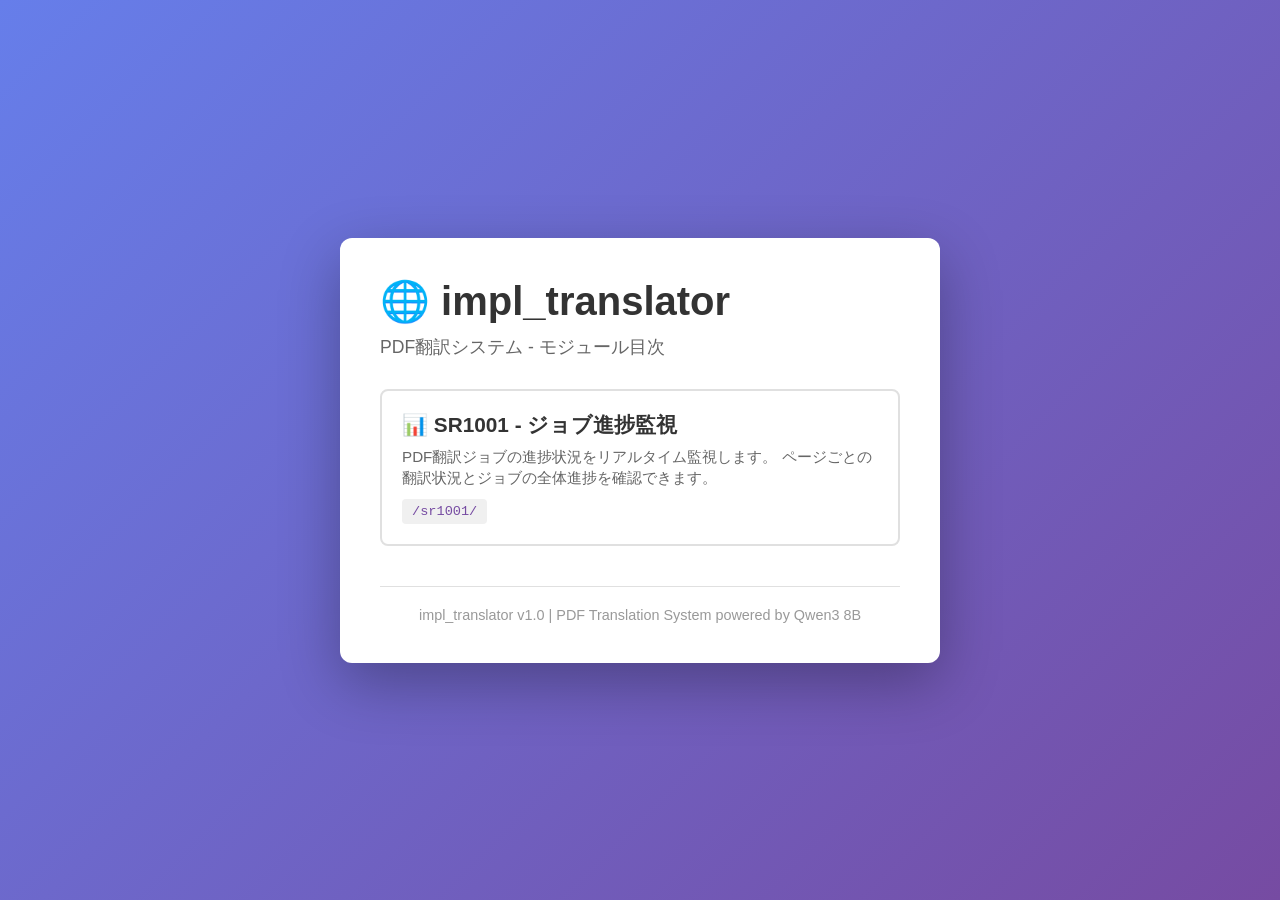
==== impl_translator/src/app/html/index.html @ 7710dd29 "first commit" ====
<!DOCTYPE html>
<html lang="ja">
<head>
    <meta charset="UTF-8">
    <meta name="viewport" content="width=device-width, initial-scale=1.0">
    <title>impl_translator - 目次</title>
    <style>
        * {
            margin: 0;
            padding: 0;
            box-sizing: border-box;
        }
        body {
            font-family: 'Segoe UI', Tahoma, Geneva, Verdana, sans-serif;
            background: linear-gradient(135deg, #667eea 0%, #764ba2 100%);
            min-height: 100vh;
            display: flex;
            align-items: center;
            justify-content: center;
            padding: 20px;
        }
        .container {
            background: white;
            border-radius: 12px;
            box-shadow: 0 20px 60px rgba(0, 0, 0, 0.3);
            max-width: 600px;
            width: 100%;
            padding: 40px;
        }
        h1 {
            color: #333;
            margin-bottom: 10px;
            font-size: 2.5em;
        }
        .subtitle {
            color: #666;
            margin-bottom: 30px;
            font-size: 1.1em;
        }
        .features {
            display: grid;
            grid-template-columns: 1fr;
            gap: 15px;
        }
        .feature-card {
            padding: 20px;
            border: 2px solid #e0e0e0;
            border-radius: 8px;
            text-decoration: none;
            color: inherit;
            transition: all 0.3s ease;
            display: block;
        }
        .feature-card:hover {
            border-color: #667eea;
            background-color: #f5f7ff;
            transform: translateY(-2px);
            box-shadow: 0 8px 20px rgba(102, 126, 234, 0.2);
        }
        .feature-title {
            font-size: 1.3em;
            font-weight: 600;
            color: #333;
            margin-bottom: 8px;
        }
        .feature-description {
            font-size: 0.95em;
            color: #666;
            margin-bottom: 10px;
        }
        .feature-code {
            font-family: 'Courier New', monospace;
            font-size: 0.85em;
            color: #764ba2;
            background: #f0f0f0;
            padding: 5px 10px;
            border-radius: 4px;
            display: inline-block;
        }
        .footer {
            margin-top: 40px;
            padding-top: 20px;
            border-top: 1px solid #e0e0e0;
            text-align: center;
            color: #999;
            font-size: 0.9em;
        }
    </style>
</head>
<body>
    <div class="container">
        <h1>🌐 impl_translator</h1>
        <p class="subtitle">PDF翻訳システム - モジュール目次</p>

        <div class="features">
            <a href="/sr1001/" class="feature-card">
                <div class="feature-title">📊 SR1001 - ジョブ進捗監視</div>
                <div class="feature-description">
                    PDF翻訳ジョブの進捗状況をリアルタイム監視します。
                    ページごとの翻訳状況とジョブの全体進捗を確認できます。
                </div>
                <div class="feature-code">/sr1001/</div>
            </a>
        </div>

        <div class="footer">
            <p>impl_translator v1.0 | PDF Translation System powered by Qwen3 8B</p>
        </div>
    </div>
</body>
</html>
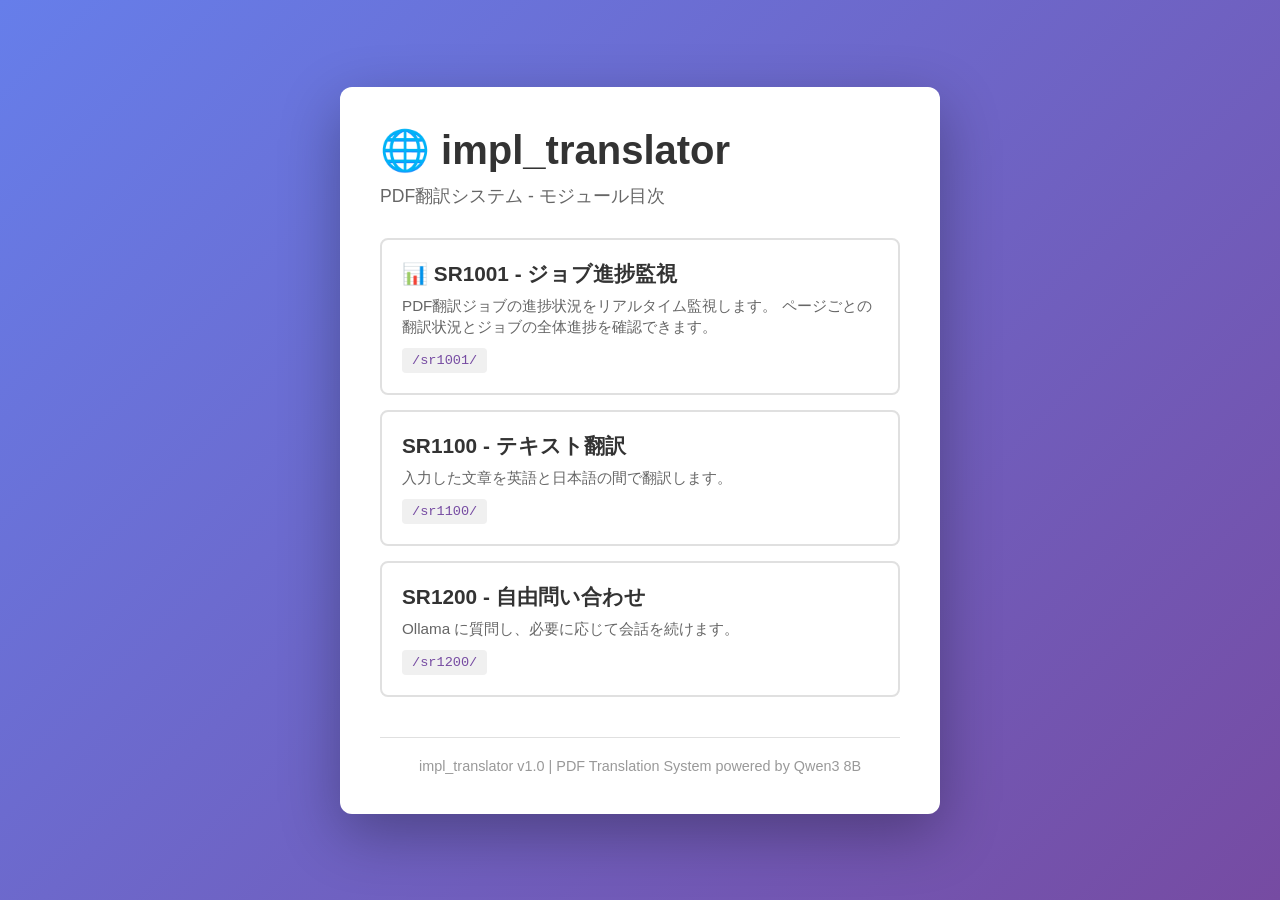
==== commit 6dfcac58: "応答ブレによる翻訳エラー対応" ====
--- a/impl_translator/src/app/html/index.html
+++ b/impl_translator/src/app/html/index.html
@@ -101,6 +101,16 @@
                 </div>
                 <div class="feature-code">/sr1001/</div>
             </a>
+            <a href="/sr1100/" class="feature-card">
+                <div class="feature-title">SR1100 - テキスト翻訳</div>
+                <div class="feature-description">入力した文章を英語と日本語の間で翻訳します。</div>
+                <div class="feature-code">/sr1100/</div>
+            </a>
+            <a href="/sr1200/" class="feature-card">
+                <div class="feature-title">SR1200 - 自由問い合わせ</div>
+                <div class="feature-description">Ollama に質問し、必要に応じて会話を続けます。</div>
+                <div class="feature-code">/sr1200/</div>
+            </a>
         </div>
 
         <div class="footer">
